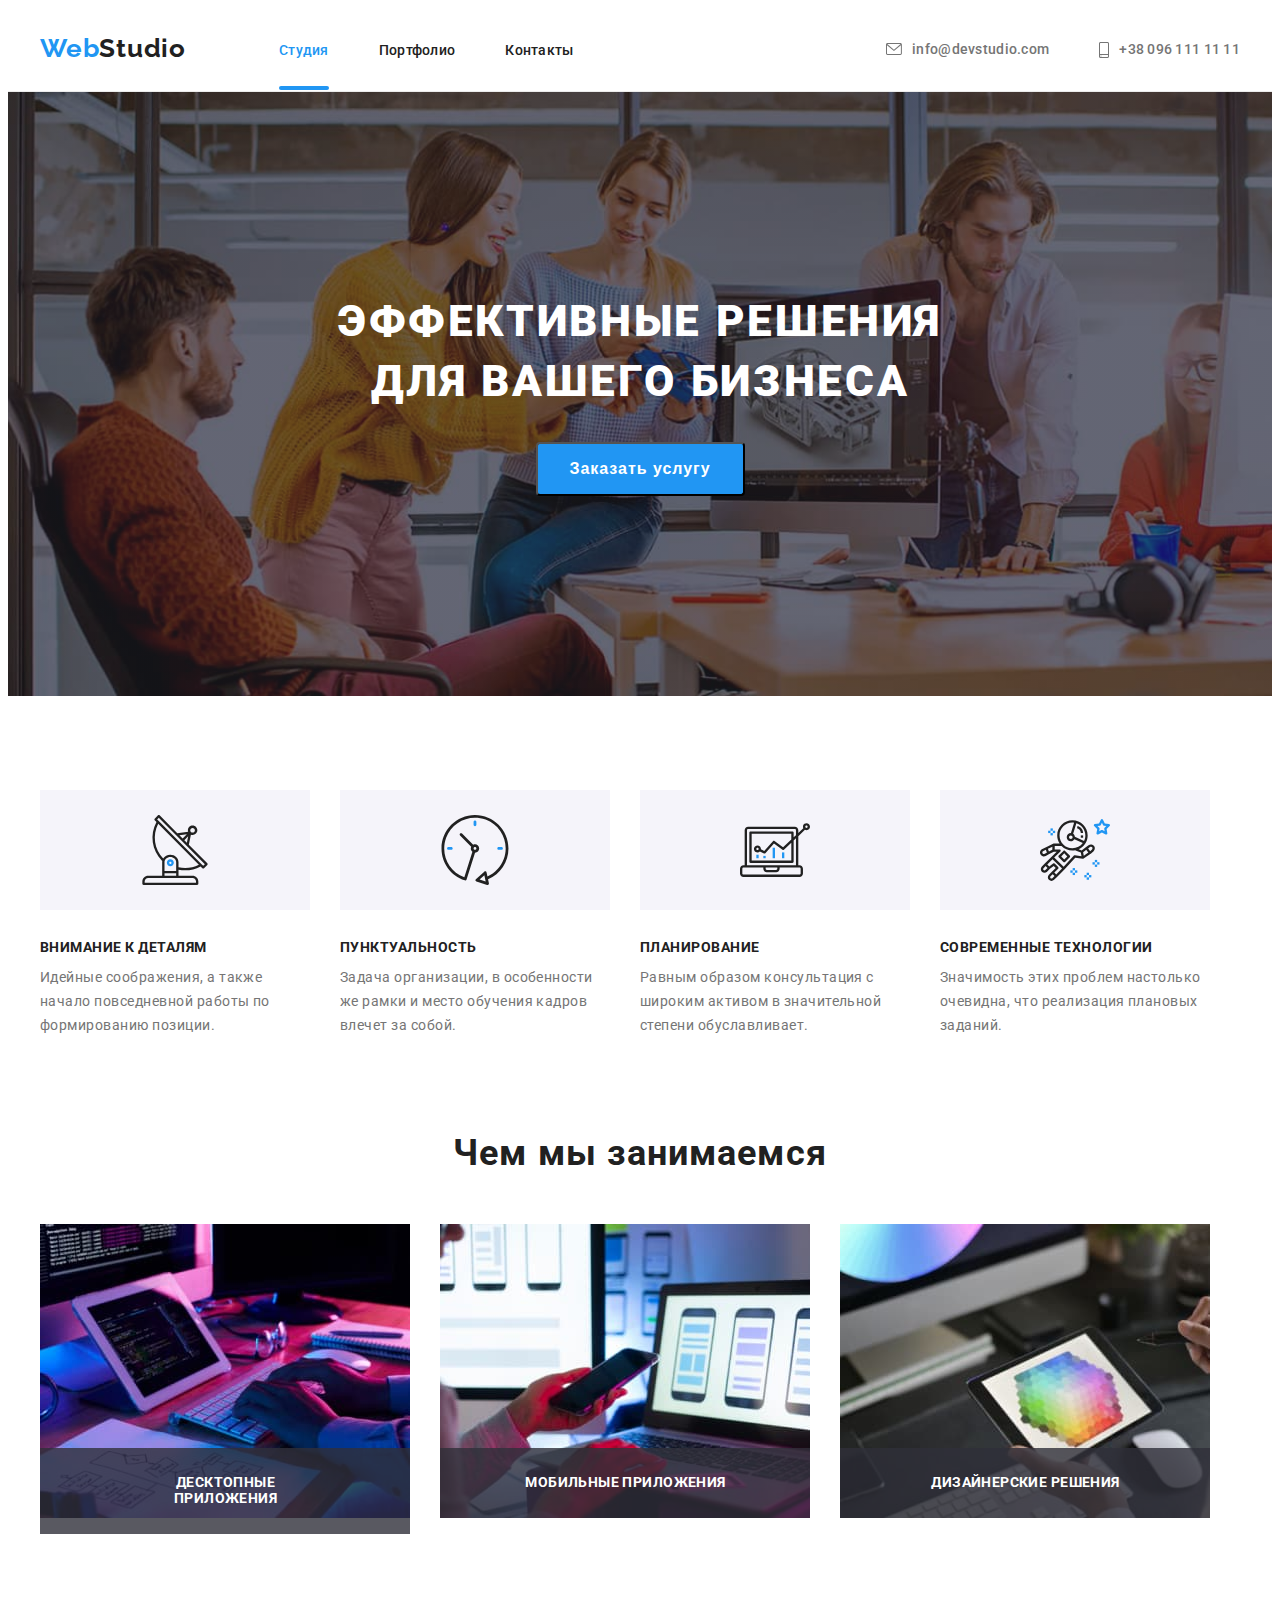
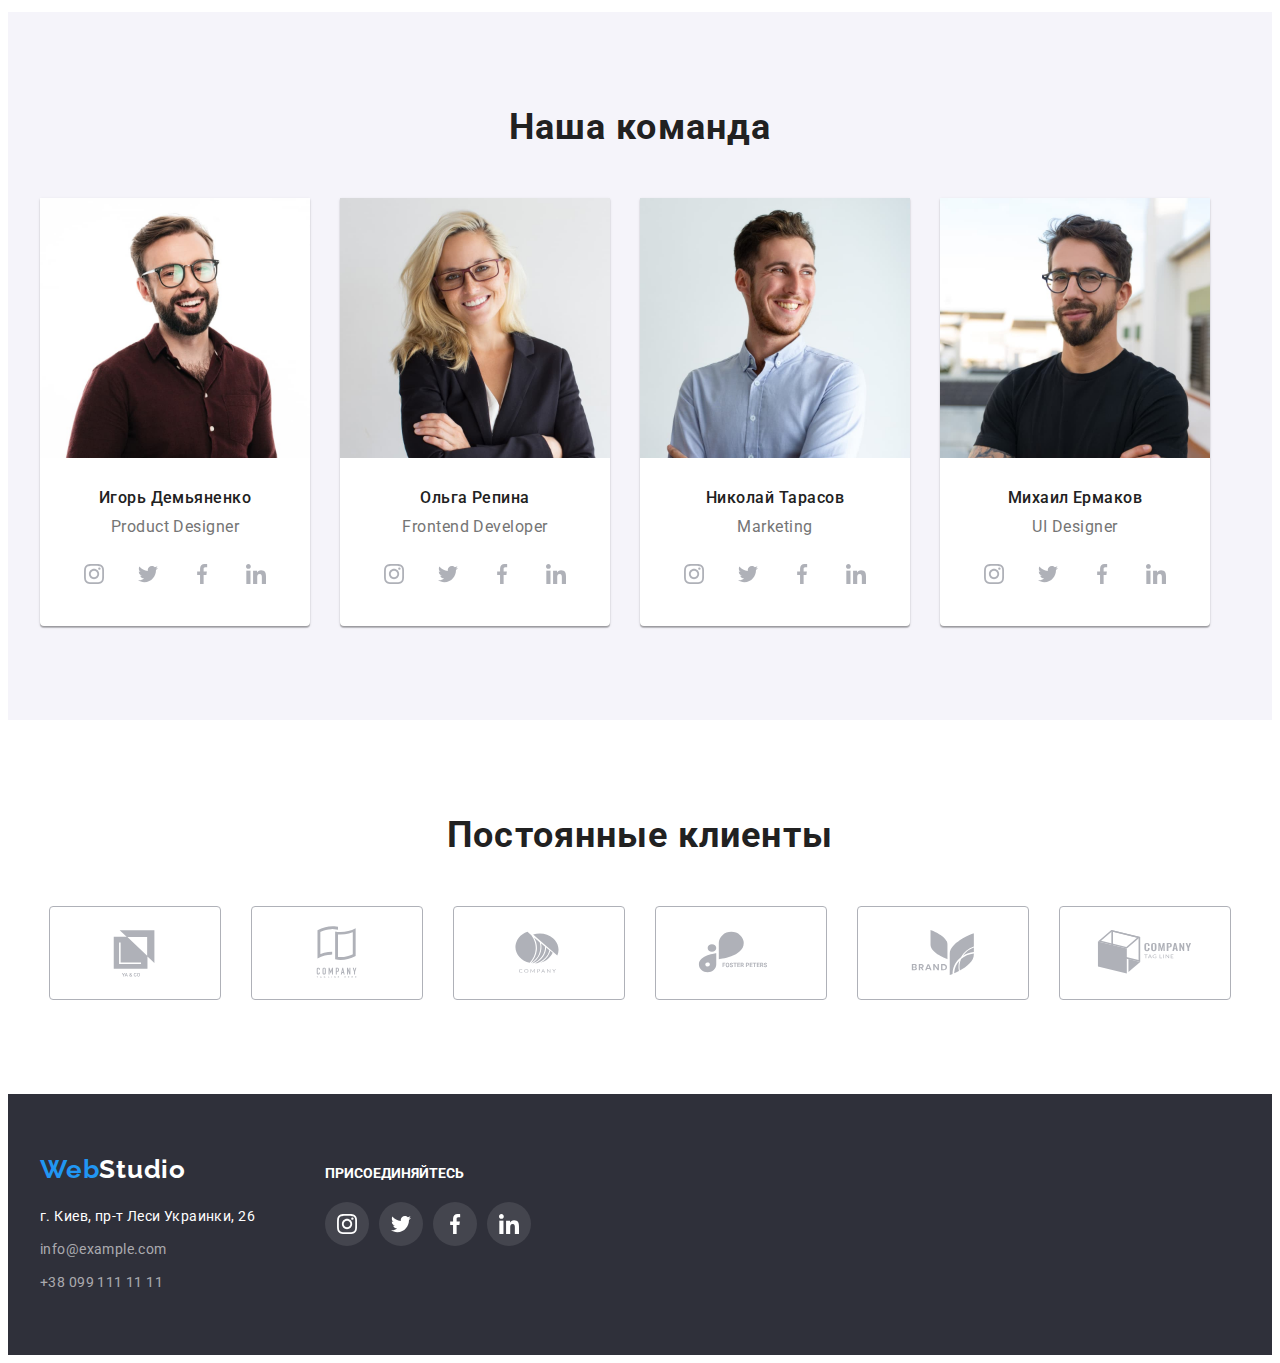
==== index.html @ b325b862 "Add files via upload" ====
<!DOCTYPE html>
<html lang="ru">
<head>
    <meta charset="UTF-8">
    <meta http-equiv="X-UA-Compatible" content="IE=edge">
    <meta name="viewport" content="width=device-width, initial-scale=1.0">
    <title>Document</title>
    <link rel="preconnect" href="https://fonts.googleapis.com">
    <link rel="preconnect" href="https://fonts.gstatic.com" crossorigin>
    <link
        href="https://fonts.googleapis.com/css2?family=Montserrat:wght@400;700&family=Raleway:wght@700&family=Roboto:wght@400;500;700;900&display=swap"
        rel="stylesheet">
    <link rel="stylesheet" href="https://cdnjs.cloudflare.com/ajax/libs/modern-normalize/1.1.0/modern-normalize.min.css"
        integrity="sha512-wpPYUAdjBVSE4KJnH1VR1HeZfpl1ub8YT/NKx4PuQ5NmX2tKuGu6U/JRp5y+Y8XG2tV+wKQpNHVUX03MfMFn9Q=="
        crossorigin="anonymous" referrerpolicy="no-referrer" />
    <link rel="stylesheet" href="./css/styles.css">
</head>
<body>
<!-- Шапка -->
<header class="header">
    <div class="container">
        <nav class="navigation">
            <a href="WebStudio" class="logo"><span class="weblogo">Web</span>Studio</a>
            <ul class="nav-list">
                <li class="nav-item">
                    <a class="nav-item-link current" href="./index.html">Студия</a>
                </li>
                <li class="nav-item">
                    <a class="nav-item-link" href="./portfolio.html">Портфолио</a>
                </li>
                <li class="nav-item">
                    <a class="nav-item-link" href="">Контакты</a>
                </li>
            </ul>
            <ul class="info">
                <li class="header-info">
                    <a href="mailto:info@devstudio.com" class="header-info-link">info@devstudio.com
                        <svg class="icon-envelope" width="16" height="12">
                            <use href="./images/icons.svg#envelope"></use>
                        </svg>
                    </a>
                </li>
                <li class="header-info">
                    <a href="tel:+380961111111" class="header-info-link">+38 096 111 11 11
                        <svg class="icon-smartphone" width="10" height="16">
                            <use href="./images/icons.svg#smartphone"></use>
                        </svg>
                    </a>
                </li>
            </ul>
        </nav>
    </div>
    </header>
<!-- Основной контент -->
<main>
<!-- Описание с кнопкой -->
        <section class="hero">
            <div class="container">
                <h1 class="main-title">Эффективные решения<br /> для вашего бизнеса</h1>
                <button class="button" data-modal-open>Заказать услугу</button>
            </div>
        </section>
        <!-- Наши преимущества -->
        <section class="features-section">
            <div class="container">
                <ul class="features">
                    <li class="list antenna">
                        <h3 class="title">Внимание к деталям</h3>
                        <p class="item">Идейные соображения, а также начало повседневной работы по формированию позиции.</p>
                    </li>
                    <li class="list clock">
                        <h3 class="title">Пунктуальность</h3>
                        <p class="item">Задача организации, в особенности же рамки и место обучения кадров влечет за собой.</p>
                    </li>
                    <li class="list diagram">
                        <h3 class="title">Планирование</h3>
                        <p class="item">Равным образом консультация с широким активом в значительной степени обуславливает.</p>
                    </li>
                    <li class="list astronaut">
                        <h3 class="title">Современные технологии</h3>
                        <p class="item">Значимость этих проблем настолько очевидна, что реализация плановых заданий.</p>
                    </li>
                </ul>
            </div>
        </section>
        <!-- Наша деятельность -->
        <section class="work">
            <div class="container">
                <h2 class="title">Чем мы занимаемся</h2>
                <ul class="list">
                    <li class="item">
                        <img src="./images/wwad1.jpg" alt="Программирование" width="370" height="294">
                        <div class="work-item-title">
                            <h3 class="title">Десктопные приложения</h3>
                        </div>
                    </li>
                    <li class="item">
                        <img src="./images/wwad2.jpg" alt="Работа с девайсами" width="370" height="294">
                        <div class="work-item-title">
                            <h3 class="title">Мобильные приложения</h3>
                        </div>
                    </li>
                    <li class="item">
                        <img src="./images/wwad3.jpg" alt="Услуги дизайнера" width="370" height="294">
                        <div class="work-item-title">
                            <h3 class="title">Дизайнерские решения</h3>
                        </div>
                    </li>
                </ul>
            </div>
        </section>
            <!-- Наша команда -->
        <section class="team">
            <div class="container">
                <h2 class="title">Наша команда</h2>
                <ul class="list">
                    <li class="member">
                        <img src="./images/1demyanenko.jpg" alt="Демьяненко" width="270" height="260">
                        <div class="member-card">    
                            <h3 class="name">Игорь Демьяненко</h3>
                            <p class="description" lang="en">Product Designer</p>
                            <ul class="soclist">
                                <li class="soclist-item">
                                    <a class="soclist-link" href="">
                                        <svg class="soclist-icon" width="20" height="20">
                                            <use href="./images/icons.svg#instagram"></use>
                                        </svg>
                                    </a>        
                                </li>
                                <li class="soclist-item">
                                    <a class="soclist-link" href="">
                                        <svg class="soclist-icon" width="20" height="20">
                                            <use href="./images/icons.svg#twitter"></use>
                                        </svg>
                                    </a>
                                </li>
                                <li class="soclist-item">
                                    <a class="soclist-link" href="">
                                        <svg class="soclist-icon" width="20" height="20">
                                            <use href="./images/icons.svg#facebook"></use>
                                        </svg>
                                    </a>
                                </li>
                                <li class="soclist-item">
                                    <a class="soclist-link" href="" >
                                        <svg class="soclist-icon" width="20" height="20">
                                            <use href="./images/icons.svg#linkedin"></use>
                                        </svg>
                                    </a>
                                </li>
                            </ul>
                        </div>
                    </li>
                    <li class="member">
                        <img src="./images/2repina.jpg" alt="Репина" width="270" height="260">
                        <div class="member-card">
                            <h3 class="name">Ольга Репина</h3>
                            <p class="description" lang="en">Frontend Developer</p>
                            <ul class="soclist">
                                <li class="soclist-item">
                                    <a class="soclist-link" href="">
                                        <svg class="soclist-icon" width="20" height="20">
                                            <use href="./images/icons.svg#instagram"></use>
                                        </svg>
                                    </a>
                                </li>
                                <li class="soclist-item">
                                    <a class="soclist-link" href="">
                                        <svg class="soclist-icon" width="20" height="20">
                                            <use href="./images/icons.svg#twitter"></use>
                                        </svg>
                                    </a>
                                </li>
                                <li class="soclist-item">
                                    <a class="soclist-link" href="">
                                        <svg class="soclist-icon" width="20" height="20">
                                            <use href="./images/icons.svg#facebook"></use>
                                        </svg>
                                    </a>
                                </li>
                                <li class="soclist-item">
                                    <a class="soclist-link" href="">
                                        <svg class="soclist-icon" width="20" height="20">
                                            <use href="./images/icons.svg#linkedin"></use>
                                        </svg>
                                    </a>
                                </li>
                            </ul>
                        </div>
                    </li>
                    <li class="member">
                        <img src="./images/3tarasov.jpg" alt="Тарасов" width="270" height="260">
                        <div class="member-card">
                            <h3 class="name">Николай Тарасов</h3>
                            <p class="description" lang="en">Marketing</p>
                            <ul class="soclist">
                                <li class="soclist-item">
                                    <a class="soclist-link" href="">
                                        <svg class="soclist-icon" width="20" height="20">
                                            <use href="./images/icons.svg#instagram"></use>
                                        </svg>
                                    </a>
                                </li>
                                <li class="soclist-item">
                                    <a class="soclist-link" href="">
                                        <svg class="soclist-icon" width="20" height="20">
                                            <use href="./images/icons.svg#twitter"></use>
                                        </svg>
                                    </a>
                                </li>
                                <li class="soclist-item">
                                    <a class="soclist-link" href="">
                                        <svg class="soclist-icon" width="20" height="20">
                                            <use href="./images/icons.svg#facebook"></use>
                                        </svg>
                                    </a>
                                </li>
                                <li class="soclist-item">
                                    <a class="soclist-link" href="">
                                        <svg class="soclist-icon" width="20" height="20">
                                            <use href="./images/icons.svg#linkedin"></use>
                                        </svg>
                                    </a>
                                </li>
                            </ul>
                        </div>
                    </li>
                    <li class="member">
                        <img src="./images/4ermakov.jpg" alt="Ермаков" width="270" height="260">
                        <div class="member-card">
                            <h3 class="name">Михаил Ермаков</h3>
                            <p class="description" lang="en">UI Designer</p>
                            <ul class="soclist">
                                <li class="soclist-item">
                                    <a class="soclist-link" href="">
                                        <svg class="soclist-icon" width="20" height="20">
                                            <use href="./images/icons.svg#instagram"></use>
                                        </svg>
                                    </a>
                                </li>
                                <li class="soclist-item">
                                    <a class="soclist-link" href="">
                                        <svg class="soclist-icon" width="20" height="20">
                                            <use href="./images/icons.svg#twitter"></use>
                                        </svg>
                                    </a>
                                </li>
                                <li class="soclist-item">
                                    <a class="soclist-link" href="">
                                        <svg class="soclist-icon" width="20" height="20">
                                            <use href="./images/icons.svg#facebook"></use>
                                        </svg>
                                    </a>
                                </li>
                                <li class="soclist-item">
                                    <a class="soclist-link" href="">
                                        <svg class="soclist-icon" width="20" height="20">
                                            <use href="./images/icons.svg#linkedin"></use>
                                        </svg>
                                    </a>
                                </li>
                            </ul>
                        </div>
                    </li>
                </ul>
            </div>
        </section>
        <section class="clients">
            <div class="container">   
                <h2 class="title">Постоянные клиенты</h2>
                <ul class="client-list">
                    <li class="client-item">
                        <a class="client-link" href="">
                            <svg class="client-logo" width="106" height="60">
                                <use href="./images/icons.svg#clientlogo1"></use>
                            </svg>
                        </a>                    
                    </li>
                    <li class="client-item">
                        <a class="client-link" href="">
                            <svg class="client-logo" width="106" height="60">
                                <use href="./images/icons.svg#clientlogo2"></use>
                            </svg>
                        </a>
                    </li>
                    <li class="client-item">
                        <a class="client-link" href="">
                            <svg class="client-logo" width="106" height="60">
                                <use href="./images/icons.svg#clientlogo3"></use>
                            </svg>
                        </a>
                    </li>
                    <li class="client-item">
                        <a class="client-link" href="">
                            <svg class="client-logo" width="106" height="60">
                                <use href="./images/icons.svg#clientlogo4"></use>
                            </svg>
                        </a>
                    </li>
                    <li class="client-item">
                        <a class="client-link" href="">
                            <svg class="client-logo" width="106" height="60">
                                <use href="./images/icons.svg#clientlogo5"></use>
                            </svg>
                        </a>
                    </li>
                    <li class="client-item">
                        <a class="client-link" href="">
                            <svg class="client-logo" width="106" height="60">
                                <use href="./images/icons.svg#clientlogo6"></use>
                            </svg>
                        </a>
                    </li>
                </ul>
            </div>
        </section>
    </main>
<!-- Подвал -->
<footer class="footer">
    <div class="container">   
        <div class="footer-address">  
            <a href="WebStudio" class="footer-logo"><span class="weblogo">Web</span>Studio</a>
            <address class="contacts">
                <ul class="list">
                    <li>
                        <a href="https://goo.gl/maps/T53Qd2FFMCS9AuRg6" target="_blank" rel="noopener noreferrer">
                            <span class="address">г. Киев, пр-т Леси Украинки, 26</span>
                        </a>
                    </li>
                    <li class="footer-info">
                        <a href="mailto:info@example.com">info@example.com</a>
                    </li>
                    <li class="footer-info">
                        <a href="tel:+380991111111">+38 099 111 11 11</a>
                    </li>
                </ul>
            </address>
        </div>
        <div class="footer-join">
            <h3 class="footer-title">Присоединяйтесь</h3>
            <ul class="soclist footer-list">
                <li class="soclist-item">
                    <a class="soclist-link" href="">
                        <svg class="soclist-icon" width="20" height="20">
                            <use href="./images/icons.svg#instagram"></use>
                        </svg>
                    </a>
                </li>
                <li class="soclist-item">
                    <a class="soclist-link" href="">
                        <svg class="soclist-icon" width="20" height="20">
                            <use href="./images/icons.svg#twitter"></use>
                        </svg>
                    </a>
                </li>
                <li class="soclist-item">
                    <a class="soclist-link" href="">
                        <svg class="soclist-icon" width="20" height="20">
                            <use href="./images/icons.svg#facebook"></use>
                        </svg>
                    </a>
                </li>
                <li class="soclist-item">
                    <a class="soclist-link" href="">
                        <svg class="soclist-icon" width="20" height="20">
                            <use href="./images/icons.svg#linkedin"></use>
                        </svg>
                    </a>
                </li>
            </ul>
        </div>
    </div>
</footer>
<div class="backdrop is-hidden" data-modal>
    <div class="modal">
        <button type="button" class="modal-close-btn" data-modal-close> 
            <svg class="modal-close-icon" width="18" height="18">
                <use href="/images/icons.svg#close-icon"></use>
            </svg>
        </button>
    </div>
</div>
<script src="./js/modal.js"></script>
</body>
</html>
---- css/styles.css ----
/* Цветовая палитра*/
/* Первичный фон #FFFFFF; */
/* Вторичный фон #2F303A; */
/* Особый фон #F5F4FA; */
/* Фон героя #C4C4C4; */
/* Текст #212121; */
/* Акцент #2196F3; */
/* Мелкий текст #757575; */
/* Футер текст rgba(255, 255, 255, 0.6); */
/* Иконки #AFB1B8 */

:root {
  --prime-bcg: #ffffff;
  --second-bcg: #2f303a;
  --special-bcg: #f5f4fa;
  --hero-bcg: #c4c4c4;
  --text: #212121;
  --small-text: #757575;
  --accent: #2196f3;
  --footer-text: rgba(255, 255, 255, 0.6);
  --icons: #afb1b8;
}

body {
  font-family: Roboto, sans-serif;
  font-style: normal;
  color: var(--text);
  background-color: var(--prime-bcg);
}

h1,
h2,
h3,
p,
ul {
  padding: 0;
  margin: 0;
}

img {
  display: block;
  max-width: 100%;
  height: auto;
}

/* Шапка сайта */

.header {
  background-color: var(--prime-bcg);
  border-bottom: 1px solid #ececec;
}

.container {
  width: 1200px;
  padding-left: 15px;
  padding-right: 15px;
  margin: 0 auto;
}

.logo {
  font-family: Raleway;
  font-weight: 700;
  font-size: 26px;
  line-height: 1.2;
  letter-spacing: 0.03em;
  color: inherit;
  text-decoration: none;
  display: inline-block;
  padding-top: 24px;
  padding-bottom: 25px;
}

.weblogo {
  color: var(--accent);
}

.nav-list,
.info,
.work .list,
.team .list,
.works,
.soclist,
.client-list {
  list-style: none;
}

.navigation {
  display: flex;
  align-items: center;
}

.nav-list,
.info {
  display: flex;
  padding-top: 32px;
  padding-bottom: 32px;
}

.nav-list {
  margin-left: 93px;
}

.info {
  margin-left: auto;
}

.navigation .nav-item + .nav-item,
.info .header-info + .header-info {
  margin-left: 50px;
}

.header-info a,
.nav-item a {
  font-weight: 500;
  font-size: 14px;
  line-height: 1.14;
  letter-spacing: 0.02em;
  text-decoration: none;
  color: var(--small-text);
}

.nav-item-link.current::after {
  content: '';
  background-color: var(--accent);
  width: 100%;
  height: 4px;
  border-radius: 2px;
  bottom: 0;
  left: 0;
  top: 44px;
  position: absolute;
}

.nav-item-link {
  position: relative;
}

.icon-envelope,
.icon-smartphone {
  fill: var(--small-text);
}

.header-info-link {
  display: flex;
  flex-direction: row-reverse;
  align-items: center;
}

.icon-envelope,
.icon-smartphone {
  margin-right: 10px;
}

.nav-item a {
  color: var(--text);
}

/* Герой index.html*/

.hero {
  color: var(--prime-bcg);
  background-color: var(--hero-bcg);
  background-image: linear-gradient(rgba(47, 48, 58, 0.4), rgba(47, 48, 58, 0.4)),
    url(../images/heroimg.jpg);
  background-repeat: no-repeat;
  background-size: cover;
  text-align: center;
  padding-top: 200px;
  padding-bottom: 200px;
}

.main-title {
  font-weight: 900;
  font-size: 44px;
  line-height: 1.36;
  letter-spacing: 0.06em;
  text-transform: uppercase;
  margin-bottom: 30px;
}

.hero .button {
  display: inline-block;
  min-width: 200px;
  padding: 10px 32px;
  font-weight: 700;
  font-size: 16px;
  line-height: 1.88;
  letter-spacing: 0.06em;
  color: var(--prime-bcg);
  background-color: var(--accent);
  cursor: pointer;
  border-radius: 4px;
}

.features-section {
  padding-top: 94px;
}

.features {
  list-style: none;
  letter-spacing: 0.03em;
  display: flex;
}

.features .list::before {
  content: '';
  display: block;
  height: 120px;
  background-color: var(--special-bcg);
  margin-bottom: 30px;
}

.features .antenna::before {
  background-image: url(../images/antenna.svg);
  background-repeat: no-repeat;
  background-position: center;
}

.features .clock::before {
  background-image: url(../images/clock.svg);
  background-repeat: no-repeat;
  background-position: center;
}

.features .diagram::before {
  background-image: url(../images/diagram.svg);
  background-repeat: no-repeat;
  background-position: center;
}

.features .astronaut::before {
  background-image: url(../images/astronaut.svg);
  background-repeat: no-repeat;
  background-position: center;
}

.features .title,
.footer-title,
.work .item .title {
  font-size: 14px;
  font-weight: 700;
  line-height: 1.14;
  text-transform: uppercase;
}

.work-item-title .title {
  color: var(--prime-bcg);
  background-color: rgba(47, 48, 58, 0.8);
  text-align: center;
  padding: 27px 82px 27px 83px;
}

.work-item-title {
  position: absolute;
  width: 370px;
  transform: translateY(-70px);
}

.work .item {
  position: relative;
}

.features .item {
  font-weight: normal;
  font-size: 14px;
  line-height: 1.71;
  color: var(--small-text);
  margin-top: 10px;
}

.features-section .list {
  width: 270px;
}

.features-section .list + .list {
  margin-left: 30px;
}

.work .title,
.team .title,
.clients .title {
  font-weight: 700;
  font-size: 36px;
  line-height: 1.17;
  letter-spacing: 0.03em;
  text-align: center;
  margin-bottom: 50px;
}

.work {
  padding-top: 94px;
  padding-bottom: 94px;
}

.work .list {
  display: flex;
}

.work .item + .item {
  margin-left: 30px;
}

.team {
  background-color: var(--special-bcg);
  padding-top: 94px;
  padding-bottom: 94px;
}

.team .list {
  display: flex;
}

.member {
  background-color: var(--prime-bcg);
  box-shadow: 0px 1px 3px rgba(0, 0, 0, 0.12), 0px 1px 1px rgba(0, 0, 0, 0.14),
    0px 2px 1px rgba(0, 0, 0, 0.2);
  border-radius: 0px 0px 4px 4px;
}

.member,
.name {
  text-align: center;
}

.name {
  font-weight: 500;
  font-size: 16px;
  line-height: 1.19;
  letter-spacing: 0.03em;
  margin-bottom: 10px;
}

.team .member + .member {
  margin-left: 30px;
}

.description {
  font-size: 16px;
  line-height: 1.19;
  letter-spacing: 0.03em;
  color: var(--small-text);
}

.member-card {
  padding-top: 30px;
  padding-bottom: 30px;
}

/* Герой portfolio.html */

.filter {
  display: flex;
  justify-content: center;
  margin-bottom: 50px;
}

.filter-item {
  list-style: none;
}

.btn {
  font-family: inherit;
  font-weight: 500;
  font-size: 16px;
  line-height: 1.63;
  text-decoration: none;
  text-align: center;
  letter-spacing: 0.03em;
  color: var(--text);
  background: var(--special-bcg);
  border-radius: 4px;
  padding: 6px 22px;
  transition: color 250ms cubic-bezier(0.4, 0, 0.2, 1),
  background-color 250ms cubic-bezier(0.4, 0, 0.2, 1),
  box-shadow 250ms cubic-bezier(0.4, 0, 0.2, 1);
}

.filter .filter-item + .filter-item {
  margin-left: 8px;
}

.btn:hover,
.btn:focus {
  color: var(--prime-bcg);
  background-color: var(--accent);
  cursor: pointer;
  box-shadow: 0px 3px 1px rgba(0, 0, 0, 0.1), 0px 1px 2px rgba(0, 0, 0, 0.08),
  0px 2px 2px rgba(0, 0, 0, 0.12);
}

.works .title {
  font-weight: 700;
  font-size: 18px;
  line-height: 2;
  letter-spacing: 0.06em;
  margin-bottom: 4px;
}

.works {
  display: flex;
  flex-wrap: wrap;
  margin: -15px;
}

.works-card {
  padding: 20px 24px;
}

.works .list {
  background-color: var(--prime-bcg);
  border: 1px solid #eeeeee;
  margin: 15px;
  transition: box-shadow 250ms cubic-bezier(0.4, 0, 0.2, 1);
}

.works .list:hover {
  box-shadow: 0px 1px 1px rgba(0, 0, 0, 0.12), 0px 4px 4px rgba(0, 0, 0, 0.06),
    1px 4px 6px rgba(0, 0, 0, 0.16);
  cursor: pointer;
}

.works .list:nth-child(3n) {
  margin-right: 0;
}

.works .item {
  font-size: 16px;
  line-height: 1.88;
  letter-spacing: 0.03em;
  color: var(--small-text);
}

.works-overlay::before {
  display: inline-block;
  content: '';
  position: absolute;
  top: 0;
  left: 0;
  width: 100%;
  height: 100%;
  background-color: rgba(33, 150, 243, 0.9);
  transform: translateY(100%);
  transition: transform 250ms cubic-bezier(0.4, 0, 0.2, 1);
}

.works-overlay {
  position: relative;
  overflow: hidden;
}

.works .list:hover .works-overlay::before {
  transform: translateY(0);
}

.works .list:hover .overlay {
  transform: translateY(-100%);
}

.overlay {
  width: 370px;
  height: 294px;
  padding: 63px 24px;
  color: var(--prime-bcg);
  font-size: 18px;
  line-height: 1.56;
  letter-spacing: 0.03em;
  position: absolute;
  transform: translateY(0);
  transition: transform 250ms cubic-bezier(0.4, 0, 0.2, 1);
}

.filter-works {
  padding-top: 94px;
  padding-bottom: 94px;
}

.soclist {
  display: flex;
  padding-left: 32px;
  padding-right: 32px;
  margin-top: 16px;
  justify-content: space-between;
}

.soclist-link {
  display: flex;
  justify-content: center;
  align-items: center;
  width: 44px;
  height: 44px;
  border-radius: 50%;
}

.soclist-icon {
  fill: var(--icons);
  transition: background-color 250ms cubic-bezier(0.4, 0, 0.2, 1);
}

.soclist-link:hover,
.soclist-link:focus {
  background-color: var(--accent);
}

.soclist-link:hover .soclist-icon,
.soclist-link:focus .soclist-icon {
  fill: var(--prime-bcg);
  transition: fill 250ms cubic-bezier(0.4, 0, 0.2, 1);
}

.clients {
  padding-top: 94px;
  padding-bottom: 94px;
}

.client-list {
  display: flex;
  justify-content: center;
}

.client-link {
  display: flex;
  justify-content: center;
  align-items: center;
  width: 170px;
  height: 92px;
  border: 1px solid var(--icons);
  border-radius: 4px;
}

.client-list .client-item + .client-item {
  margin-left: 30px;
}

.client-logo {
  fill: var(--icons);
}

/* Подвал */

.footer {
  color: var(--prime-bcg);
  background-color: var(--second-bcg);
}

.footer-logo {
  font-family: Raleway;
  font-weight: 700;
  font-size: 26px;
  line-height: 1.2;
  letter-spacing: 0.03em;
  color: inherit;
  text-decoration: none;
  display: inline-block;
  margin-bottom: 20px;
}

.footer {
  padding-top: 60px;
  padding-bottom: 60px;
}

.footer-info {
  margin-top: 9px;
}

.contacts .list {
  list-style-type: none;
  font-style: normal;
  font-size: 14px;
  line-height: 1.71;
  letter-spacing: 0.03em;
}

.contacts .list a {
  text-decoration: none;
  color: var(--footer-text);
}

.address {
  color: var(--prime-bcg);
}

.nav-item a,
.nav-item a,
.header-info a,
.header-info a,
.footer-info a,
.footer-info a,
.nav-item .current {
transition: color 250ms cubic-bezier(0.4, 0, 0.2, 1);
}

.nav-item a:hover,
.nav-item a:focus,
.header-info a:hover,
.header-info a:focus,
.footer-info a:hover,
.footer-info a:focus,
.nav-item .current {
  color: var(--accent);
}

.header-info-link .icon-envelope,
.header-info-link .icon-envelope,
.header-info-link .icon-smartphone,
.header-info-link .icon-smartphone,
.client-link .client-logo,
.client-link .client-logo {
  transition: fill 250ms cubic-bezier(0.4, 0, 0.2, 1);
}

.header-info-link:hover .icon-envelope,
.header-info-link:focus .icon-envelope,
.header-info-link:hover .icon-smartphone,
.header-info-link:focus .icon-smartphone,
.client-link:hover .client-logo,
.client-link:focus .client-logo {
  fill: var(--accent);
}

.client-link,
.client-link {
transition: fill 250ms cubic-bezier(0.4, 0, 0.2, 1), border 250ms cubic-bezier(0.4, 0, 0.2, 1);
}

.client-link:hover,
.client-link:focus {
  fill: var(--accent);
  border: 1px solid var(--accent);
}

.footer-join {
  width: 206px;
  height: 80px;
}

.footer-list {
  margin-top: 20px;
}

.footer-list .soclist-link {
  display: flex;
  justify-content: center;
  align-items: center;
  width: 44px;
  height: 44px;
  border-radius: 50%;
  background-color: rgba(255, 255, 255, 0.1);
}

.footer-list .soclist-icon {
  fill: var(--prime-bcg);
}

.footer-list .soclist-link,
.footer-list .soclist-link {
  transition: background-color 250ms cubic-bezier(0.4, 0, 0.2, 1);
}

.footer-list .soclist-link:hover,
.footer-list .soclist-link:focus {
  background-color: var(--accent);
}

.footer-list .soclist-link .soclist-icon,
.footer-list .soclist-link .soclist-icon {
  transition: fill 250ms cubic-bezier(0.4, 0, 0.2, 1);
}

.footer-list .soclist-link:hover .soclist-icon,
.footer-list .soclist-link:focus .soclist-icon {
  fill: var(--prime-bcg);
}

.footer-list .soclist-item + .soclist-item {
  margin-left: 10px;
}

.footer .container {
  display: flex;
}

.footer-list {
  padding: 0;
}

.footer-join {
  margin-left: 70px;
  padding-top: 12px;
}

.backdrop {
  position: fixed;
  top: 0;
  left: 0;
  width: 100vw;
  height: 100vh;
  background-color: rgba(0, 0, 0, 0.2);
  transition: opacity 250ms cubic-bezier(0.4, 0, 0.2, 1), visibility 250ms cubic-bezier(0.4, 0, 0.2, 1);
}

.backdrop.is-hidden {
  opacity: 0;
  visibility: hidden;
  pointer-events: none;
}

.modal {
  width: 528px;
  height: 581px;
  background-color: var(--prime-bcg);
  position: absolute;
  top: 50%;
  left: 50%;
  transform: translate(-50%, -50%);
}

.modal-close-btn {
  position: absolute;
  top: 8px;
  right: 8px;
  display: flex;
  justify-content: center;
  align-items: center;
  width: 30px;
  height: 30px;
  background-color: transparent;
  border-radius: 50%;
  border: 1px solid rgba(0, 0, 0, 0.1);
  padding: 6px;
  cursor: pointer;
}
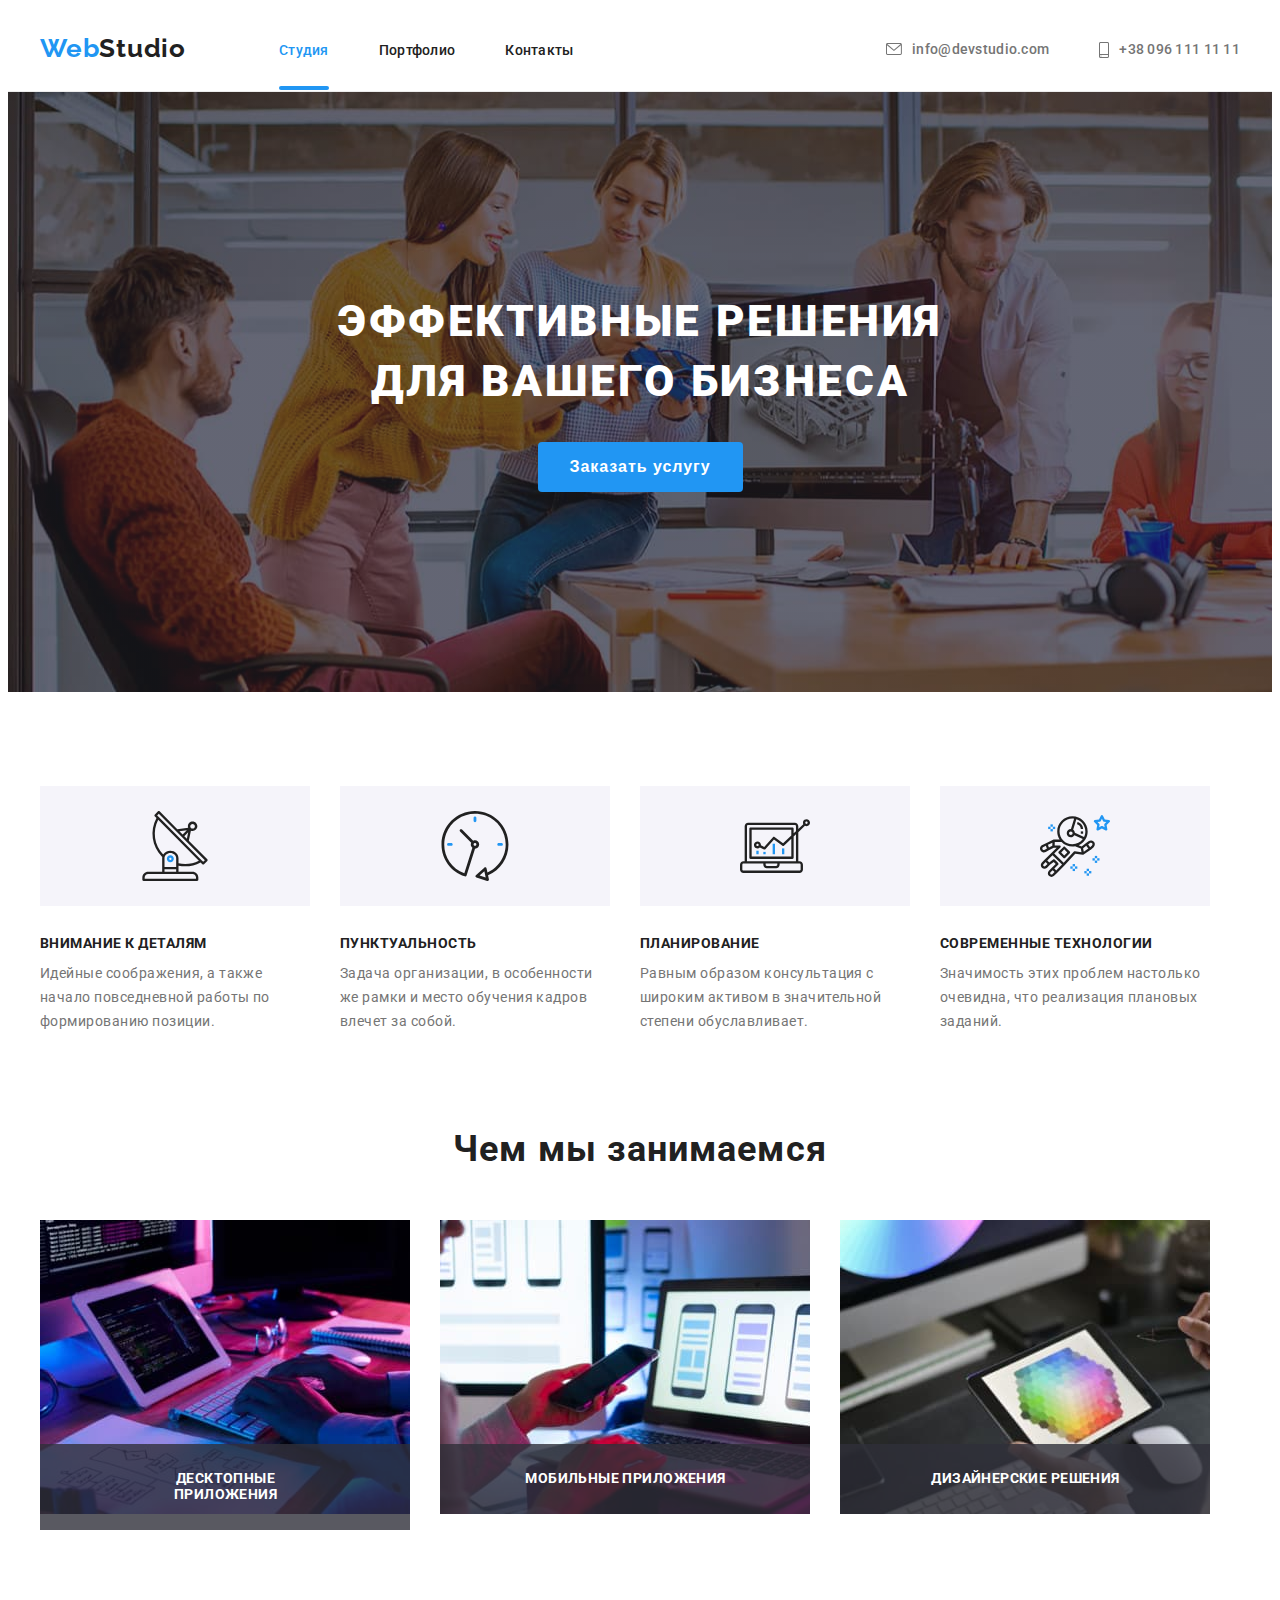
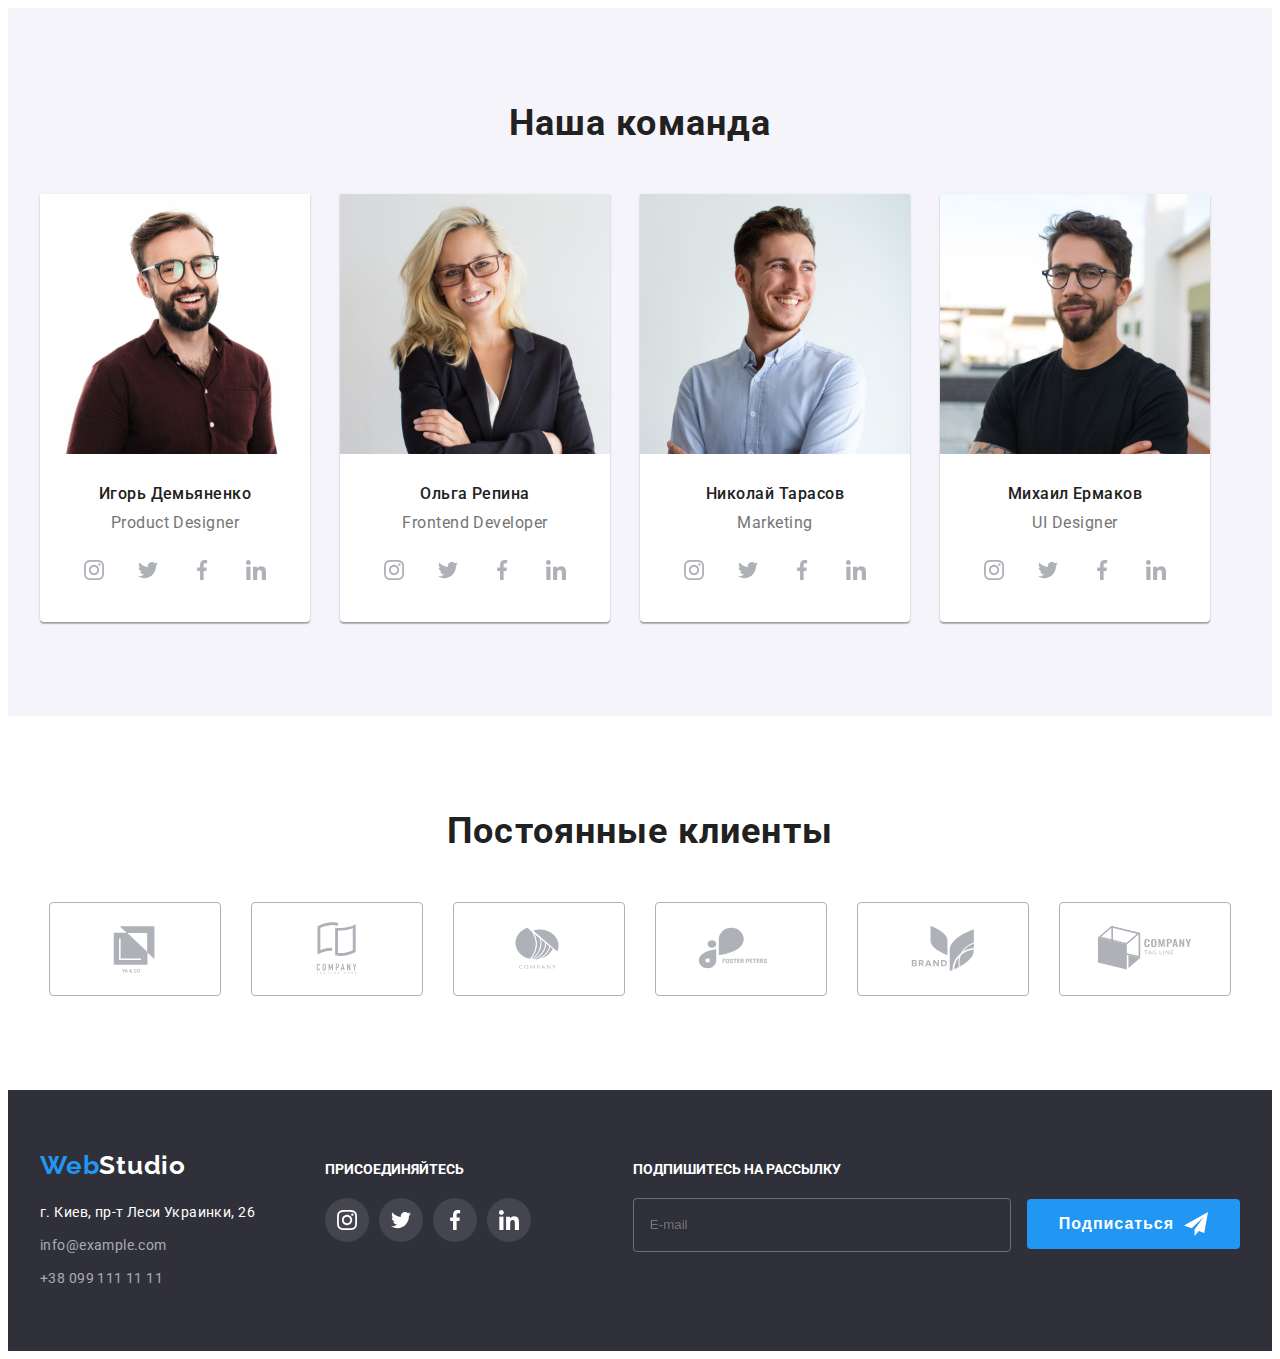
==== commit 68c5e754: "..." ====
--- a/index.html
+++ b/index.html
@@ -369,15 +369,53 @@
                 </li>
             </ul>
         </div>
+        <div class="footer-subscribe">
+            <form class="form-subscribe">
+                <h3 class="footer-title">Подпишитесь на рассылку</h3>
+                <input type="email" name="mail" id="mail" placeholder="E-mail" />
+                <label for="mail"></label>
+                    <button type="submit" class="btn-subscribe">Подписаться
+                            <svg class="icon-send" width="24" height="24">
+                                <use href="./images/icons.svg#icon-send"></use>
+                            </svg>
+                    </button>
+            </form>
+        </div>
     </div>
 </footer>
 <div class="backdrop is-hidden" data-modal>
     <div class="modal">
         <button type="button" class="modal-close-btn" data-modal-close> 
             <svg class="modal-close-icon" width="18" height="18">
-                <use href="/images/icons.svg#close-icon"></use>
+                <use href="./images/icons.svg#close-icon"></use>
             </svg>
         </button>
+        <form class="contact-form">
+            <div class="action">
+                <strong class="action">Оставьте свои данные, мы вам перезвоним</strong>
+            </div>
+            <div class="form-field">
+                <label for="name" class="form-label">Имя</label>
+                <input type="text" name="name" id="name" class="form-input"/>
+            </div>
+            <div class="form-field">
+                <label for="tel" class="form-label">Телефон</label>
+                <input type="tel" name="tel" id="tel" class="form-input" />
+            </div>
+            <div class="form-field">
+                <label for="mail" class="form-label">Почта</label>
+                <input type="email" name="mail" id="mail" class="form-input" />
+            </div>
+            <div class="form-field">
+                <label for="comment" class="form-label">Комментарий</label>
+                <textarea class="comment" name="comment" id="comment" rows="10" placeholder="Введите текст"></textarea>
+            </div>
+            <div class="form-field">
+                <input type="checkbox" name="policy" id="policy" class="form-input" />
+                <label for="policy" class="form-label">Соглашаюсь с рассылкой и принимаю Условия договора</label>
+            </div>
+            <button type="submit" class="btn-submit">Отправить</button>
+        </form>
     </div>
 </div>
 <script src="./js/modal.js"></script>
--- a/css/styles.css
+++ b/css/styles.css
@@ -189,6 +189,7 @@
   color: var(--prime-bcg);
   background-color: var(--accent);
   cursor: pointer;
+  border: none;
   border-radius: 4px;
 }
 
@@ -368,6 +369,7 @@
   letter-spacing: 0.03em;
   color: var(--text);
   background: var(--special-bcg);
+  border: none;
   border-radius: 4px;
   padding: 6px 22px;
   transition: color 250ms cubic-bezier(0.4, 0, 0.2, 1),
@@ -493,12 +495,12 @@
 
 .soclist-icon {
   fill: var(--icons);
-  transition: background-color 250ms cubic-bezier(0.4, 0, 0.2, 1);
 }
 
 .soclist-link:hover,
 .soclist-link:focus {
   background-color: var(--accent);
+  transition: background-color 250ms cubic-bezier(0.4, 0, 0.2, 1);
 }
 
 .soclist-link:hover .soclist-icon,
@@ -687,6 +689,46 @@
 .footer-join {
   margin-left: 70px;
   padding-top: 12px;
+}
+
+.footer-subscribe {
+  padding-top: 12px;
+  margin-left: auto;
+}
+
+.footer-subscribe input {
+  width: 358px;
+  height: 50px;
+  background-color: transparent;
+  color: var(--small-text);
+  border: 1px solid rgba(255, 255, 255, 0.3);
+  filter: drop-shadow(0px 4px 4px rgba(0, 0, 0, 0.15));
+  border-radius: 4px;
+  margin-top: 20px;
+  margin-right: 12px;
+  padding-left: 16px;
+}
+
+.btn-subscribe {
+  display: inline-flex;
+  align-items: center;
+  min-width: 200px;
+  height: 50px;
+  padding: 10px 32px;
+  font-weight: 700;
+  font-size: 16px;
+  line-height: 1.88;
+  letter-spacing: 0.06em;
+  color: var(--prime-bcg);
+  background-color: var(--accent);
+  cursor: pointer;
+  border: none;
+  border-radius: 4px;
+}
+
+.icon-send {
+  fill: var(--prime-bcg);
+  margin-left: 10px;
 }
 
 .backdrop {
@@ -729,4 +771,77 @@
   border: 1px solid rgba(0, 0, 0, 0.1);
   padding: 6px;
   cursor: pointer;
+}
+
+.contact-form {
+  width: 528px;
+  height: 581px;
+  background: #FFFFFF;box-shadow: 0px 1px 3px rgba(0, 0, 0, 0.12), 0px 1px 1px rgba(0, 0, 0, 0.14), 0px 2px 1px rgba(0, 0, 0, 0.2);
+  border-radius: 4px;
+  padding-top: 40px;
+  padding-bottom: 40px;
+}
+
+.action {
+  font-weight: 700;
+  font-size: 20px;
+  line-height: 1.15;
+  text-align: center;
+  color: var(--text);
+  margin-bottom: 2px;
+}
+
+.form-field {
+  display: flex;
+  flex-direction: column;
+  margin-left: 40px;
+  margin-right: 40px;
+}
+
+.form-field label {
+  margin-top: 10px;
+  margin-bottom: 4px;
+}
+
+.form-field input {
+  height: 40px;
+  border: none;
+  border: 1px solid rgba(33, 33, 33, 0.2);
+  border-radius: 4px;
+}
+
+.form-label {
+  font-size: 12px;
+  line-height: 1.17;
+  color: var(--small-text);
+}
+
+.comment {
+  padding-top: 12px;
+  padding-left: 16px;
+  font-size: 12px;
+  line-height: 1.17;
+  letter-spacing: 0.01em;
+  color: rgba(117, 117, 117, 0.5);
+  border: none;
+  border: 1px solid rgba(33, 33, 33, 0.2);
+  border-radius: 4px;
+  resize: none;
+}
+
+.btn-submit {
+  display: inline-flex;
+  justify-content: center;
+  align-items: center;
+  min-width: 200px;
+  padding: 10px 32px;
+  font-weight: 700;
+  font-size: 16px;
+  line-height: 1.88;
+  letter-spacing: 0.06em;
+  color: var(--prime-bcg);
+  background-color: var(--accent);
+  cursor: pointer;
+  border: none;
+  border-radius: 4px;
 }